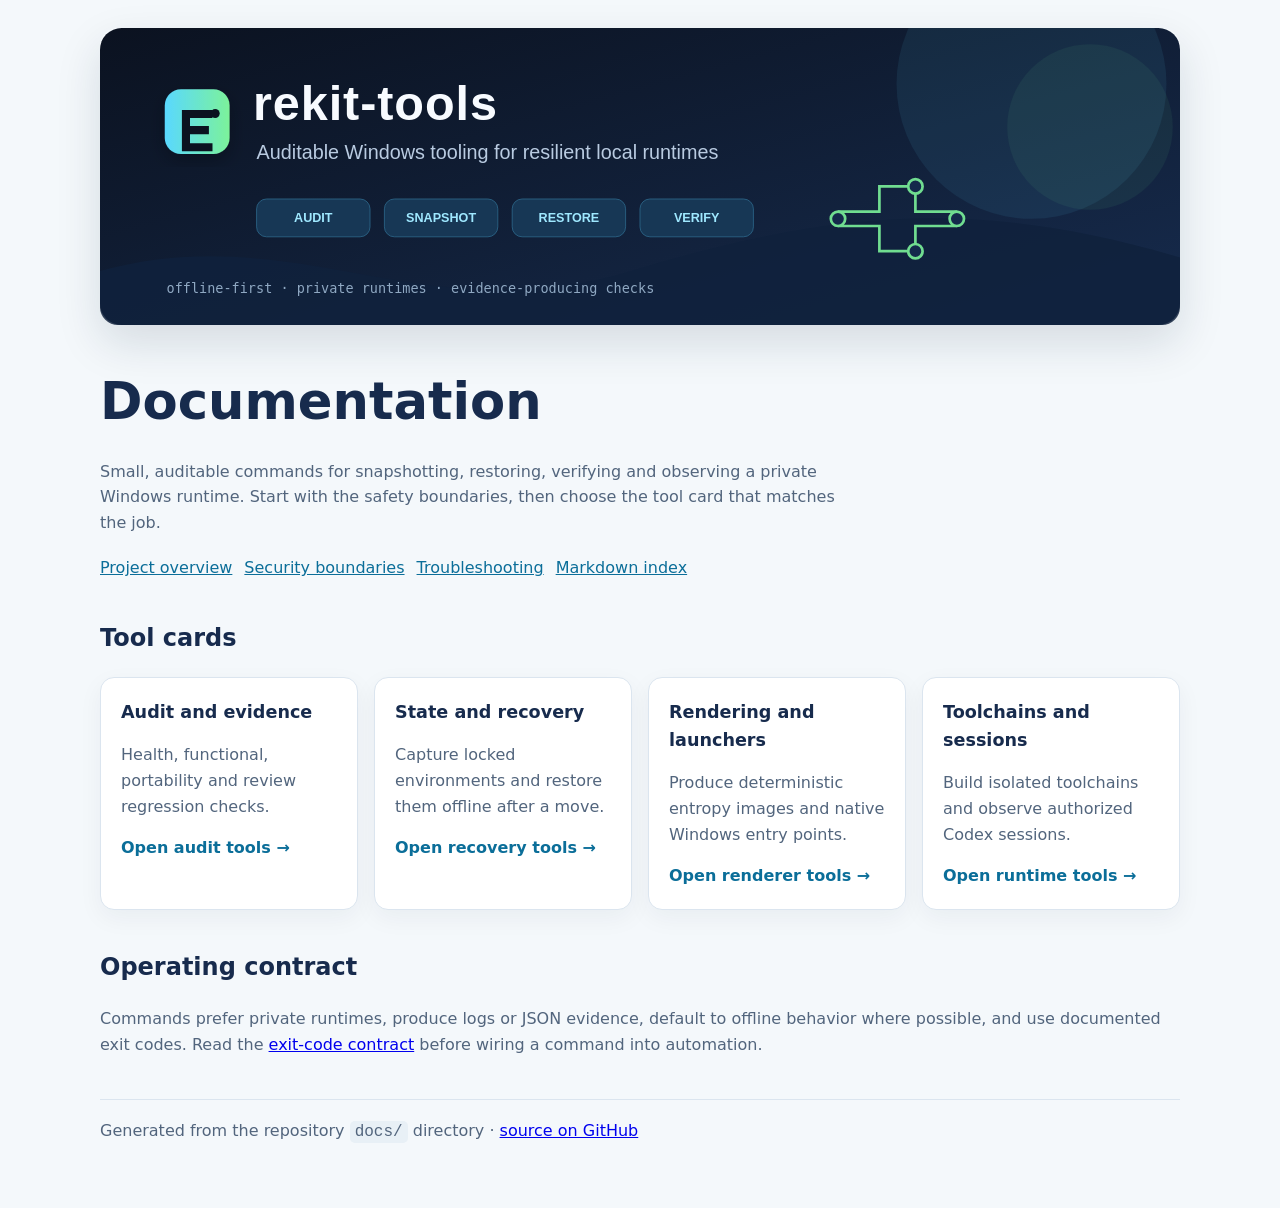
==== docs/index.html @ 22cafcb7 "ci: publish documentation pages" ====
<!doctype html>
<html lang="en">
<head>
  <meta charset="utf-8">
  <meta name="viewport" content="width=device-width, initial-scale=1">
  <title>rekit-tools documentation</title>
  <style>
    :root { color-scheme: light; --ink:#172b4d; --muted:#52657d; --line:#dbe5ef; --panel:#fff; --accent:#0b6e99; --bg:#f4f8fb; }
    * { box-sizing:border-box; }
    body { margin:0; background:var(--bg); color:var(--ink); font:16px/1.6 "Segoe UI",system-ui,sans-serif; }
    main { max-width:1120px; margin:0 auto; padding:28px 20px 64px; }
    .hero { width:100%; border-radius:18px; box-shadow:0 18px 45px #10223c22; }
    .intro { margin:28px 0 32px; max-width:760px; }
    h1 { font-size:clamp(2rem,4vw,3.2rem); margin:0 0 8px; }
    h2 { margin-top:38px; }
    p { color:var(--muted); }
    .cards { display:grid; grid-template-columns:repeat(auto-fit,minmax(230px,1fr)); gap:16px; }
    .card { background:var(--panel); border:1px solid var(--line); border-radius:14px; padding:20px; box-shadow:0 8px 24px #10223c0d; }
    .card h3 { margin:0 0 8px; font-size:1.1rem; }
    .card a { color:var(--accent); font-weight:650; text-decoration:none; }
    .card a:hover { text-decoration:underline; }
    nav { display:flex; flex-wrap:wrap; gap:12px; margin:20px 0; }
    nav a { color:var(--accent); }
    code { background:#e8f0f6; border-radius:5px; padding:2px 5px; }
    footer { border-top:1px solid var(--line); margin-top:42px; padding-top:18px; color:var(--muted); }
  </style>
</head>
<body>
  <main>
    <img class="hero" src="assets/banner.svg" alt="rekit-tools: auditable Windows tooling">
    <section class="intro">
      <h1>Documentation</h1>
      <p>Small, auditable commands for snapshotting, restoring, verifying and observing a private Windows runtime. Start with the safety boundaries, then choose the tool card that matches the job.</p>
      <nav>
        <a href="https://github.com/LiLinWilliam/rekit-tools/blob/main/README.md">Project overview</a>
        <a href="https://github.com/LiLinWilliam/rekit-tools/blob/main/docs/security-boundaries.md">Security boundaries</a>
        <a href="https://github.com/LiLinWilliam/rekit-tools/blob/main/docs/troubleshooting.md">Troubleshooting</a>
        <a href="https://github.com/LiLinWilliam/rekit-tools/blob/main/docs/index.md">Markdown index</a>
      </nav>
    </section>
    <h2>Tool cards</h2>
    <section class="cards">
      <article class="card"><h3>Audit and evidence</h3><p>Health, functional, portability and review regression checks.</p><a href="https://github.com/LiLinWilliam/rekit-tools/tree/main/tools/doctor">Open audit tools →</a></article>
      <article class="card"><h3>State and recovery</h3><p>Capture locked environments and restore them offline after a move.</p><a href="https://github.com/LiLinWilliam/rekit-tools/tree/main/tools/restore">Open recovery tools →</a></article>
      <article class="card"><h3>Rendering and launchers</h3><p>Produce deterministic entropy images and native Windows entry points.</p><a href="https://github.com/LiLinWilliam/rekit-tools/tree/main/tools/render-entropy">Open renderer tools →</a></article>
      <article class="card"><h3>Toolchains and sessions</h3><p>Build isolated toolchains and observe authorized Codex sessions.</p><a href="https://github.com/LiLinWilliam/rekit-tools/tree/main/tools/toolchain-installers">Open runtime tools →</a></article>
    </section>
    <h2>Operating contract</h2>
    <p>Commands prefer private runtimes, produce logs or JSON evidence, default to offline behavior where possible, and use documented exit codes. Read the <a href="https://github.com/LiLinWilliam/rekit-tools/blob/main/docs/exit-code-contract.md">exit-code contract</a> before wiring a command into automation.</p>
    <footer>Generated from the repository <code>docs/</code> directory · <a href="https://github.com/LiLinWilliam/rekit-tools">source on GitHub</a></footer>
  </main>
</body>
</html>
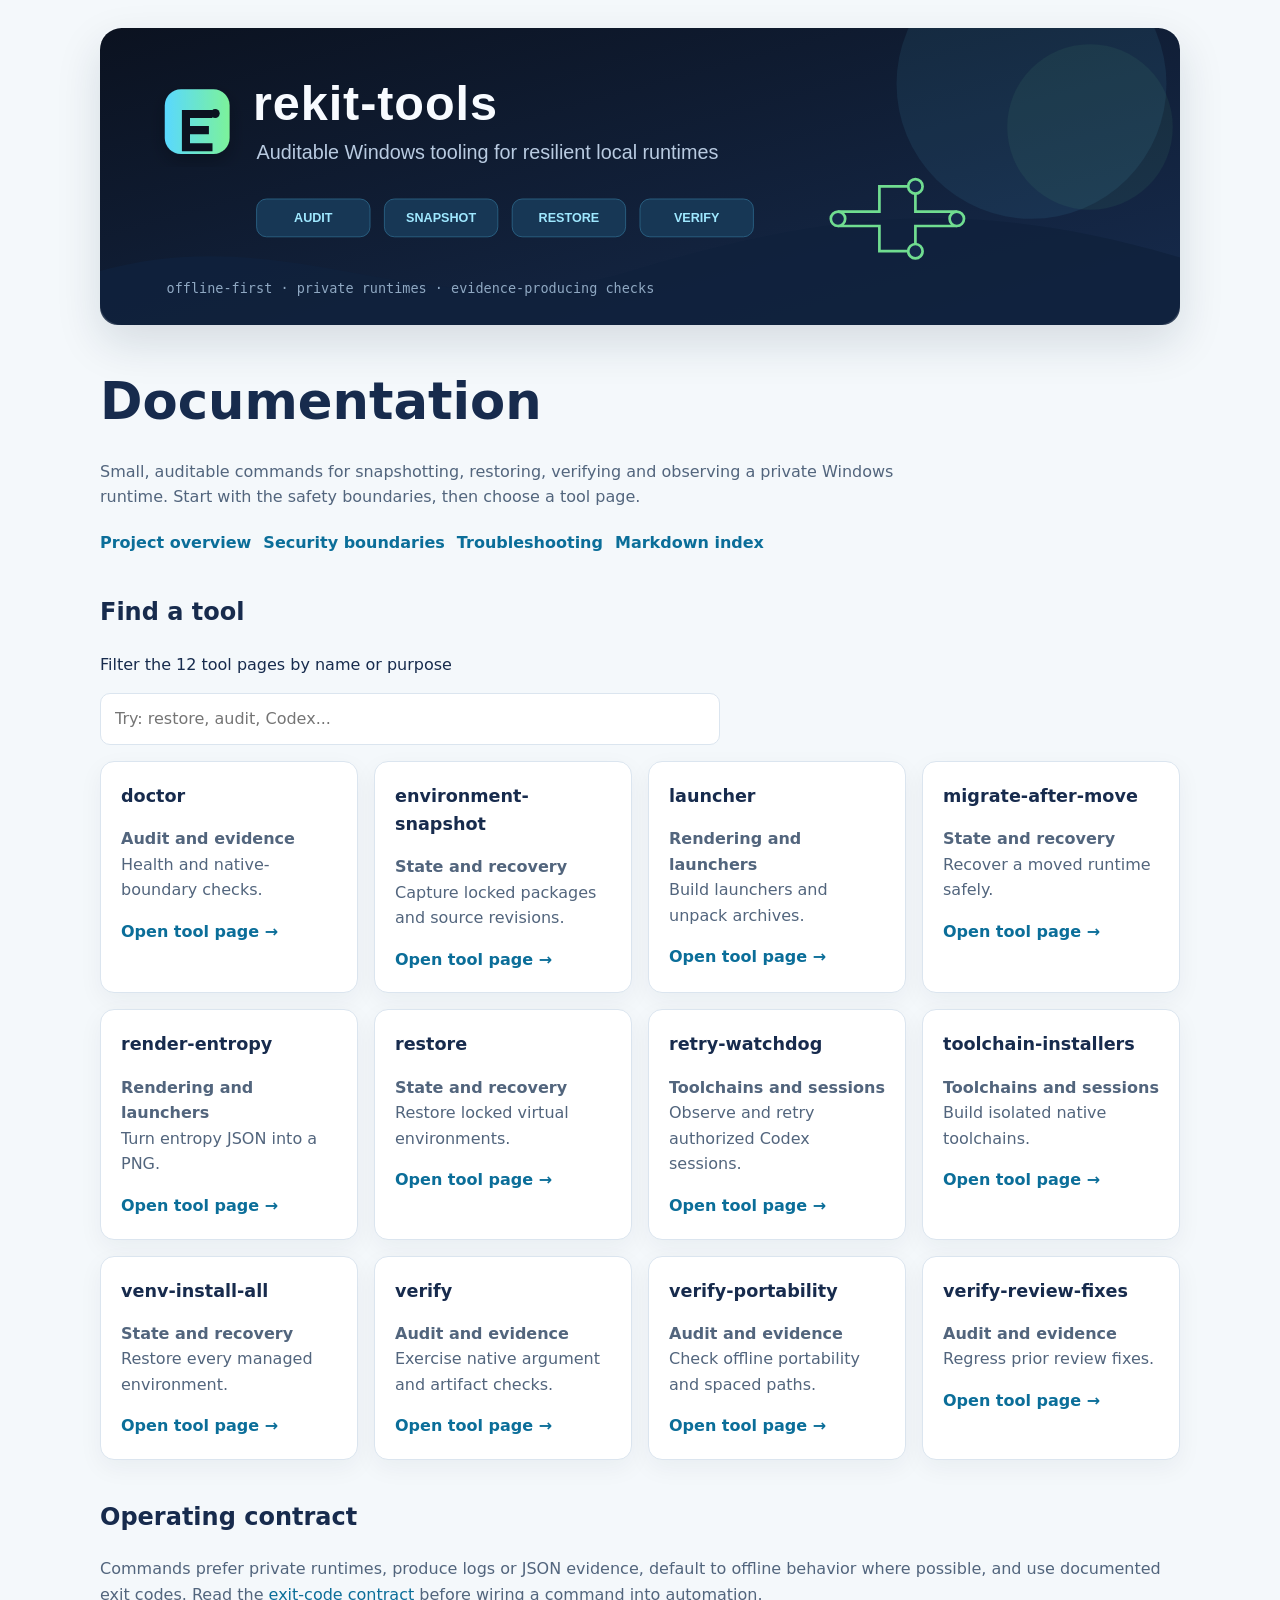
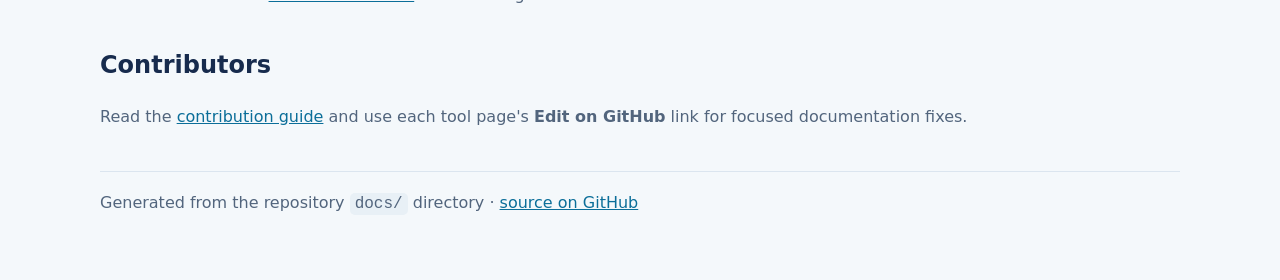
==== commit 32ad0fd7: "docs: add searchable static tool pages" ====
--- a/docs/index.html
+++ b/docs/index.html
@@ -4,50 +4,45 @@
   <meta charset="utf-8">
   <meta name="viewport" content="width=device-width, initial-scale=1">
   <title>rekit-tools documentation</title>
-  <style>
-    :root { color-scheme: light; --ink:#172b4d; --muted:#52657d; --line:#dbe5ef; --panel:#fff; --accent:#0b6e99; --bg:#f4f8fb; }
-    * { box-sizing:border-box; }
-    body { margin:0; background:var(--bg); color:var(--ink); font:16px/1.6 "Segoe UI",system-ui,sans-serif; }
-    main { max-width:1120px; margin:0 auto; padding:28px 20px 64px; }
-    .hero { width:100%; border-radius:18px; box-shadow:0 18px 45px #10223c22; }
-    .intro { margin:28px 0 32px; max-width:760px; }
-    h1 { font-size:clamp(2rem,4vw,3.2rem); margin:0 0 8px; }
-    h2 { margin-top:38px; }
-    p { color:var(--muted); }
-    .cards { display:grid; grid-template-columns:repeat(auto-fit,minmax(230px,1fr)); gap:16px; }
-    .card { background:var(--panel); border:1px solid var(--line); border-radius:14px; padding:20px; box-shadow:0 8px 24px #10223c0d; }
-    .card h3 { margin:0 0 8px; font-size:1.1rem; }
-    .card a { color:var(--accent); font-weight:650; text-decoration:none; }
-    .card a:hover { text-decoration:underline; }
-    nav { display:flex; flex-wrap:wrap; gap:12px; margin:20px 0; }
-    nav a { color:var(--accent); }
-    code { background:#e8f0f6; border-radius:5px; padding:2px 5px; }
-    footer { border-top:1px solid var(--line); margin-top:42px; padding-top:18px; color:var(--muted); }
-  </style>
+  <link rel="stylesheet" href="assets/docs.css">
 </head>
 <body>
   <main>
     <img class="hero" src="assets/banner.svg" alt="rekit-tools: auditable Windows tooling">
     <section class="intro">
       <h1>Documentation</h1>
-      <p>Small, auditable commands for snapshotting, restoring, verifying and observing a private Windows runtime. Start with the safety boundaries, then choose the tool card that matches the job.</p>
+      <p>Small, auditable commands for snapshotting, restoring, verifying and observing a private Windows runtime. Start with the safety boundaries, then choose a tool page.</p>
       <nav>
         <a href="https://github.com/LiLinWilliam/rekit-tools/blob/main/README.md">Project overview</a>
-        <a href="https://github.com/LiLinWilliam/rekit-tools/blob/main/docs/security-boundaries.md">Security boundaries</a>
-        <a href="https://github.com/LiLinWilliam/rekit-tools/blob/main/docs/troubleshooting.md">Troubleshooting</a>
-        <a href="https://github.com/LiLinWilliam/rekit-tools/blob/main/docs/index.md">Markdown index</a>
+        <a href="security-boundaries.md">Security boundaries</a>
+        <a href="troubleshooting.md">Troubleshooting</a>
+        <a href="index.md">Markdown index</a>
       </nav>
     </section>
-    <h2>Tool cards</h2>
-    <section class="cards">
-      <article class="card"><h3>Audit and evidence</h3><p>Health, functional, portability and review regression checks.</p><a href="https://github.com/LiLinWilliam/rekit-tools/tree/main/tools/doctor">Open audit tools →</a></article>
-      <article class="card"><h3>State and recovery</h3><p>Capture locked environments and restore them offline after a move.</p><a href="https://github.com/LiLinWilliam/rekit-tools/tree/main/tools/restore">Open recovery tools →</a></article>
-      <article class="card"><h3>Rendering and launchers</h3><p>Produce deterministic entropy images and native Windows entry points.</p><a href="https://github.com/LiLinWilliam/rekit-tools/tree/main/tools/render-entropy">Open renderer tools →</a></article>
-      <article class="card"><h3>Toolchains and sessions</h3><p>Build isolated toolchains and observe authorized Codex sessions.</p><a href="https://github.com/LiLinWilliam/rekit-tools/tree/main/tools/toolchain-installers">Open runtime tools →</a></article>
+    <h2>Find a tool</h2>
+    <label for="tool-search">Filter the 12 tool pages by name or purpose</label>
+    <p><input id="tool-search" class="search" type="search" placeholder="Try: restore, audit, Codex..." data-tool-search></p>
+    <section class="cards" aria-live="polite">
+      <article class="card" data-tool-card data-search="doctor audit and evidence health and native-boundary checks."><h3>doctor</h3><p><strong>Audit and evidence</strong><br>Health and native-boundary checks.</p><a href="tools/doctor.html">Open tool page &rarr;</a></article>
+      <article class="card" data-tool-card data-search="environment-snapshot state and recovery capture locked packages and source revisions."><h3>environment-snapshot</h3><p><strong>State and recovery</strong><br>Capture locked packages and source revisions.</p><a href="tools/environment-snapshot.html">Open tool page &rarr;</a></article>
+      <article class="card" data-tool-card data-search="launcher rendering and launchers build launchers and unpack archives."><h3>launcher</h3><p><strong>Rendering and launchers</strong><br>Build launchers and unpack archives.</p><a href="tools/launcher.html">Open tool page &rarr;</a></article>
+      <article class="card" data-tool-card data-search="migrate-after-move state and recovery recover a moved runtime safely."><h3>migrate-after-move</h3><p><strong>State and recovery</strong><br>Recover a moved runtime safely.</p><a href="tools/migrate-after-move.html">Open tool page &rarr;</a></article>
+      <article class="card" data-tool-card data-search="render-entropy rendering and launchers turn entropy json into a png."><h3>render-entropy</h3><p><strong>Rendering and launchers</strong><br>Turn entropy JSON into a PNG.</p><a href="tools/render-entropy.html">Open tool page &rarr;</a></article>
+      <article class="card" data-tool-card data-search="restore state and recovery restore locked virtual environments."><h3>restore</h3><p><strong>State and recovery</strong><br>Restore locked virtual environments.</p><a href="tools/restore.html">Open tool page &rarr;</a></article>
+      <article class="card" data-tool-card data-search="retry-watchdog toolchains and sessions observe and retry authorized codex sessions."><h3>retry-watchdog</h3><p><strong>Toolchains and sessions</strong><br>Observe and retry authorized Codex sessions.</p><a href="tools/retry-watchdog.html">Open tool page &rarr;</a></article>
+      <article class="card" data-tool-card data-search="toolchain-installers toolchains and sessions build isolated native toolchains."><h3>toolchain-installers</h3><p><strong>Toolchains and sessions</strong><br>Build isolated native toolchains.</p><a href="tools/toolchain-installers.html">Open tool page &rarr;</a></article>
+      <article class="card" data-tool-card data-search="venv-install-all state and recovery restore every managed environment."><h3>venv-install-all</h3><p><strong>State and recovery</strong><br>Restore every managed environment.</p><a href="tools/venv-install-all.html">Open tool page &rarr;</a></article>
+      <article class="card" data-tool-card data-search="verify audit and evidence exercise native argument and artifact checks."><h3>verify</h3><p><strong>Audit and evidence</strong><br>Exercise native argument and artifact checks.</p><a href="tools/verify.html">Open tool page &rarr;</a></article>
+      <article class="card" data-tool-card data-search="verify-portability audit and evidence check offline portability and spaced paths."><h3>verify-portability</h3><p><strong>Audit and evidence</strong><br>Check offline portability and spaced paths.</p><a href="tools/verify-portability.html">Open tool page &rarr;</a></article>
+      <article class="card" data-tool-card data-search="verify-review-fixes audit and evidence regress prior review fixes."><h3>verify-review-fixes</h3><p><strong>Audit and evidence</strong><br>Regress prior review fixes.</p><a href="tools/verify-review-fixes.html">Open tool page &rarr;</a></article>
     </section>
     <h2>Operating contract</h2>
-    <p>Commands prefer private runtimes, produce logs or JSON evidence, default to offline behavior where possible, and use documented exit codes. Read the <a href="https://github.com/LiLinWilliam/rekit-tools/blob/main/docs/exit-code-contract.md">exit-code contract</a> before wiring a command into automation.</p>
-    <footer>Generated from the repository <code>docs/</code> directory · <a href="https://github.com/LiLinWilliam/rekit-tools">source on GitHub</a></footer>
+    <p>Commands prefer private runtimes, produce logs or JSON evidence, default to offline behavior where possible, and use documented exit codes. Read the <a href="exit-code-contract.md">exit-code contract</a> before wiring a command into automation.</p>
+    <h2>Contributors</h2>
+    <p>Read the <a href="https://github.com/LiLinWilliam/rekit-tools/blob/main/CONTRIBUTING.md">contribution guide</a> and use each tool page's <strong>Edit on GitHub</strong> link for focused documentation fixes.</p>
+    <button class="top" type="button" data-backtop hidden>Back to top</button>
+    <footer>Generated from the repository <code>docs/</code> directory &middot; <a href="https://github.com/LiLinWilliam/rekit-tools">source on GitHub</a></footer>
   </main>
+  <script src="assets/docs.js"></script>
 </body>
 </html>
--- a/docs/assets/docs.css
+++ b/docs/assets/docs.css
@@ -0,0 +1,26 @@
+:root { color-scheme: light; --ink:#172b4d; --muted:#52657d; --line:#dbe5ef; --panel:#fff; --accent:#0b6e99; --bg:#f4f8fb; }
+* { box-sizing: border-box; }
+body { margin:0; background:var(--bg); color:var(--ink); font:16px/1.6 "Segoe UI",system-ui,sans-serif; }
+main { max-width:1120px; margin:0 auto; padding:28px 20px 64px; }
+.hero { width:100%; border-radius:18px; box-shadow:0 18px 45px #10223c22; }
+.intro { margin:28px 0 32px; max-width:820px; }
+h1 { font-size:clamp(2rem,4vw,3.2rem); margin:0 0 8px; }
+h2 { margin-top:38px; }
+p { color:var(--muted); }
+a { color:var(--accent); }
+nav { display:flex; flex-wrap:wrap; gap:12px; margin:20px 0; }
+nav a { font-weight:650; text-decoration:none; }
+nav a:hover { text-decoration:underline; }
+.cards { display:grid; grid-template-columns:repeat(auto-fit,minmax(230px,1fr)); gap:16px; }
+.card { background:var(--panel); border:1px solid var(--line); border-radius:14px; padding:20px; box-shadow:0 8px 24px #10223c0d; }
+.card h3 { margin:0 0 8px; font-size:1.1rem; }
+.card a { font-weight:650; text-decoration:none; }
+.card a:hover { text-decoration:underline; }
+.search { width:100%; max-width:620px; border:1px solid var(--line); border-radius:10px; padding:12px 14px; font:inherit; color:var(--ink); background:#fff; }
+.search:focus { outline:3px solid #0b6e9933; border-color:var(--accent); }
+code { background:#e8f0f6; border-radius:5px; padding:2px 5px; }
+pre { overflow:auto; background:#172b4d; color:#f7fbff; border-radius:10px; padding:16px; }
+.edit { color:var(--muted); font-size:.95rem; }
+.top { position:fixed; right:22px; bottom:22px; border:0; border-radius:999px; background:var(--accent); color:#fff; padding:10px 14px; font:inherit; cursor:pointer; box-shadow:0 5px 18px #10223c33; }
+.top[hidden] { display:none; }
+footer { border-top:1px solid var(--line); margin-top:42px; padding-top:18px; color:var(--muted); }
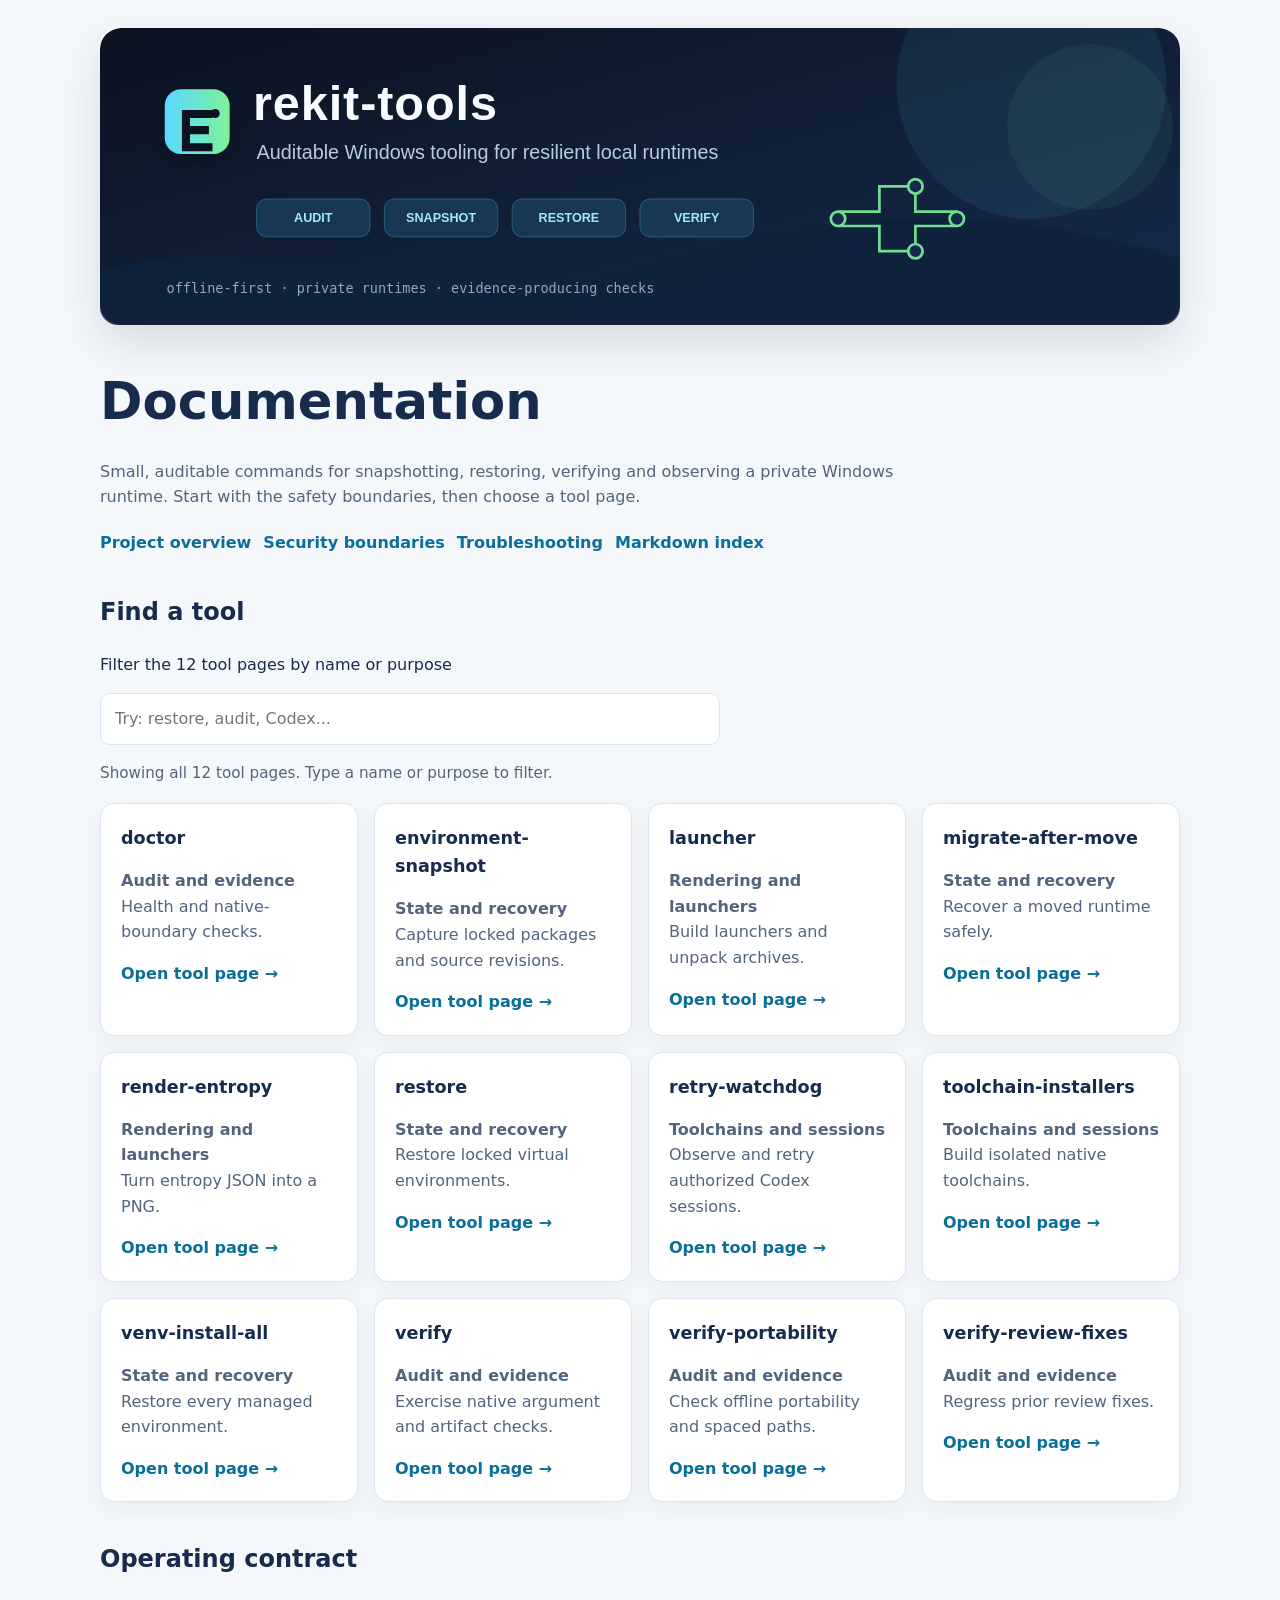
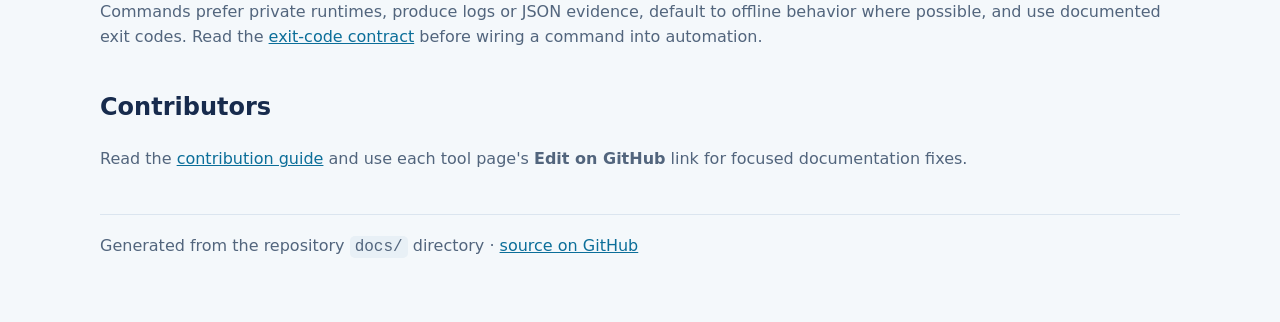
==== commit 2527135b: "docs: polish static Pages search" ====
--- a/docs/index.html
+++ b/docs/index.html
@@ -12,7 +12,7 @@
     <section class="intro">
       <h1>Documentation</h1>
       <p>Small, auditable commands for snapshotting, restoring, verifying and observing a private Windows runtime. Start with the safety boundaries, then choose a tool page.</p>
-      <nav>
+      <nav aria-label="Primary navigation">
         <a href="https://github.com/LiLinWilliam/rekit-tools/blob/main/README.md">Project overview</a>
         <a href="security-boundaries.md">Security boundaries</a>
         <a href="troubleshooting.md">Troubleshooting</a>
@@ -22,6 +22,7 @@
     <h2>Find a tool</h2>
     <label for="tool-search">Filter the 12 tool pages by name or purpose</label>
     <p><input id="tool-search" class="search" type="search" placeholder="Try: restore, audit, Codex..." data-tool-search></p>
+    <p class="search-status" data-search-status role="status" aria-live="polite">Showing all 12 tool pages. Type a name or purpose to filter.</p>
     <section class="cards" aria-live="polite">
       <article class="card" data-tool-card data-search="doctor audit and evidence health and native-boundary checks."><h3>doctor</h3><p><strong>Audit and evidence</strong><br>Health and native-boundary checks.</p><a href="tools/doctor.html">Open tool page &rarr;</a></article>
       <article class="card" data-tool-card data-search="environment-snapshot state and recovery capture locked packages and source revisions."><h3>environment-snapshot</h3><p><strong>State and recovery</strong><br>Capture locked packages and source revisions.</p><a href="tools/environment-snapshot.html">Open tool page &rarr;</a></article>
--- a/docs/assets/docs.css
+++ b/docs/assets/docs.css
@@ -18,9 +18,18 @@
 .card a:hover { text-decoration:underline; }
 .search { width:100%; max-width:620px; border:1px solid var(--line); border-radius:10px; padding:12px 14px; font:inherit; color:var(--ink); background:#fff; }
 .search:focus { outline:3px solid #0b6e9933; border-color:var(--accent); }
+mark { background:#ffe58f; color:inherit; border-radius:3px; padding:0 2px; }
+.search-status { margin:8px 0 18px; font-size:.95rem; }
 code { background:#e8f0f6; border-radius:5px; padding:2px 5px; }
 pre { overflow:auto; background:#172b4d; color:#f7fbff; border-radius:10px; padding:16px; }
 .edit { color:var(--muted); font-size:.95rem; }
 .top { position:fixed; right:22px; bottom:22px; border:0; border-radius:999px; background:var(--accent); color:#fff; padding:10px 14px; font:inherit; cursor:pointer; box-shadow:0 5px 18px #10223c33; }
 .top[hidden] { display:none; }
 footer { border-top:1px solid var(--line); margin-top:42px; padding-top:18px; color:var(--muted); }
+@media (max-width:640px) {
+  main { padding:18px 14px 56px; }
+  nav { display:grid; grid-template-columns:repeat(2,minmax(0,1fr)); gap:8px; }
+  nav a { border:1px solid var(--line); border-radius:8px; padding:8px 10px; background:var(--panel); }
+  .cards { grid-template-columns:1fr; }
+  .top { right:12px; bottom:12px; }
+}
